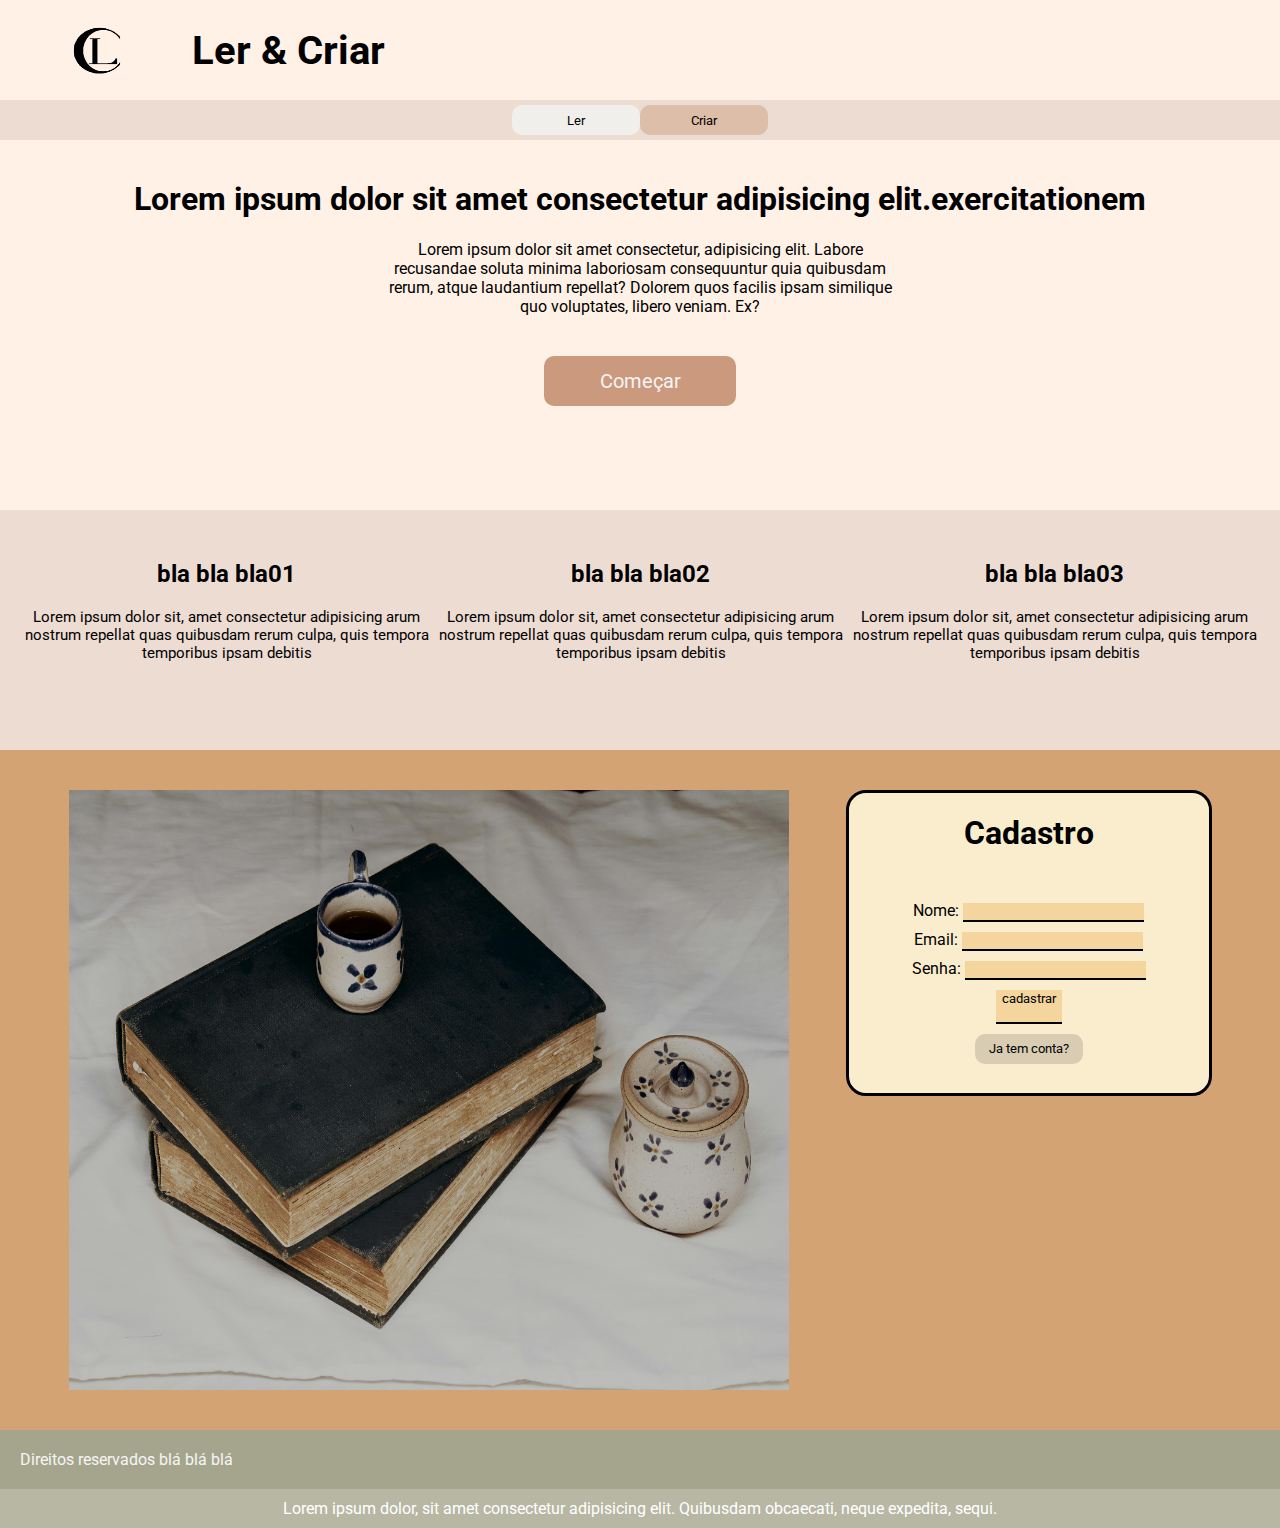
==== php/textos/Html/index.html @ 3c00d91e "update all" ====
<!DOCTYPE html>
<html lang="en">

<head>
    <meta charset="UTF-8">
    <meta name="viewport" content="width=device-width, initial-scale=1.0">
    
    <link rel="stylesheet" href="../css/home.css">
    <!--teste-->
    <title>L&C</title>
</head>

<body>
    <header>
        <img src="../img/logo.png" alt="" class="logo">
       <h1>Ler & Criar</h1>
    </header>
     <nav>

            <button class="ler" onclick="ler()">Ler</button><button class="Criar" onclick="Criar()">Criar</button></nav>
    
    <div class="sobre">
        <br>
        <h1>Lorem ipsum dolor sit amet consectetur adipisicing elit.exercitationem</h1>
        <p>Lorem ipsum dolor sit amet consectetur, adipisicing elit. Labore recusandae soluta minima laboriosam consequuntur quia quibusdam rerum, atque laudantium repellat? Dolorem quos facilis ipsam similique quo voluptates, libero veniam. Ex?</p>
        <button>Começar</button>
    </div>
    
    <section class="Di3">
        <div><h2>bla bla bla01</h2>
        <p>Lorem ipsum dolor sit, amet consectetur adipisicing arum nostrum repellat quas quibusdam rerum culpa, quis tempora temporibus ipsam debitis</p></div>
        <div><h2>bla bla bla02</h2>
        <p>Lorem ipsum dolor sit, amet consectetur adipisicing arum nostrum repellat quas quibusdam rerum culpa, quis tempora temporibus ipsam debitis</p></div>
        <div><h2>bla bla bla03</h2>
        <p>Lorem ipsum dolor sit, amet consectetur adipisicing arum nostrum repellat quas quibusdam rerum culpa, quis tempora temporibus ipsam debitis</p></div>
    </section>
    <section class="cadastro">
        <img src="../img/livro01.jpg" alt="" class="livro01">
        <form action="../php/cadastrar.php" method="post">
            <h1>Cadastro</h1>
            <br>
            <label for="">Nome:</label>
            <input type="text" name="nome">
            <br>
            <label for="">Email:</label>
            <input type="email" name="email">
            <br>
            <label for="">Senha:</label>
            <input type="password" name="password">
            <br>
            <input type="submit" value="cadastrar
            ">
            <br>
            <button onclick="login()">Ja tem conta?</button>
        </form>
    </section>
    <div class="foot">Direitos reservados blá blá blá</div>
    <footer>Lorem ipsum dolor, sit amet consectetur adipisicing elit. Quibusdam obcaecati, neque expedita, sequi.</footer>
    <script src="../js/redirecionamento.js"></script>
</body>

</html>
---- php/textos/css/home.css ----
@import url("fontes.css");
@import url("cores.css");

body {
    margin: 0 auto;
}

header {
    width: 100%;
    display: flex;
    background-color: var(--primary_color);
    height: 100px;
}

header h1 {
    font-size: 40px;
}

header .logo {
    width: 15%;
    height: 100px;
}

nav {
    background-color: var(--main_color);
    width: 100%;
    height: 40px;
    margin: 0 auto;
    display: flex;
    justify-content: center;

}

nav button {
    margin-top: 5px;
    width: 10%;
    height: 30px;
    border: none;
    border-radius: 10px;
}

nav button.Criar {
    background-color: #DDBEA9;
}

nav button.ler {
    background-color: #F0EFEB;
}

nav button:hover {
    background-color: #0000;
}

.sobre {
    margin: 0 auto;
    width: 100%;
    height: 370px;
    text-align: center;
    background-color: var(--primary_color);
}

.sobre p {
    width: 40%;
    margin: 0 auto;
    margin-bottom: 20px;
}

.sobre button {
    width: 15%;
    height: 50px;
    margin-top: 20px;
    color: whitesmoke;
    background-color: var(--second_color);
    border: none;
    font-size: 20px;
    border-radius: 10px;
}

.sobre button:hover {
    background-color: var(--terciary_color);
    color: black;
}

.Di3 {
    margin: 0 auto;
    display: flex;
    justify-content: center;
    flex-direction: row;
    justify-content: space-around;
    width: 97%;
    height: 200px;
    background-color: var(--main_color);
    padding: 20px;
}

.Di3 div {
    width: 33%;
    margin: 0 auto;
    margin-top: 10px;
    text-align: center;
}

.Di3 p {
    font-size: 15px;
}

.cadastro {
    width: 100%;
    min-height: 300px;
    /* Usa min-height em vez de height para permitir que o conteúdo se expanda */
    margin: 0 auto;
    text-align: center;
    display: flex;
    justify-content: space-around;
    flex-direction: row;
    padding: 40px;
    /* Adiciona padding para espaçamento interno */
    box-sizing: border-box;
    /* Inclui padding e border no tamanho total do elemento */
    background-color: #D4A373;
}

form {
    text-align: center;
    width: 30%;
    height: 300px;
    border: black solid 3px;
    background-color: #FAEDCD;
    border-radius: 20px;

}

form input {
    border: none;
    border-bottom: 2px solid black;
    margin: 0 auto;
    margin-top: 10px;
    background-color: rgb(243, 213, 157);
}

form button {
    margin-top: 10px;
    height: 20px;
    background-color: rgba(20, 22, 22, 0.144);
    border: none;
    border-radius: 10px;
}

.cadastro .livro01 {
    width: 60%;
    height: 600px;
}

.cadastro button {
    height: 30px;
    width: 30%;
}

.cadastro button:hover {
    background-color: #0000;
}

.foot {
    background-color: #A5A58D;
    color: whitesmoke;
    padding: 20px;
    font-size: medium;
    border: none;
}

footer {
    background-color: #B7B7A4;
    color: white;
    text-align: center;
    padding: 10px;
    border: none;
}
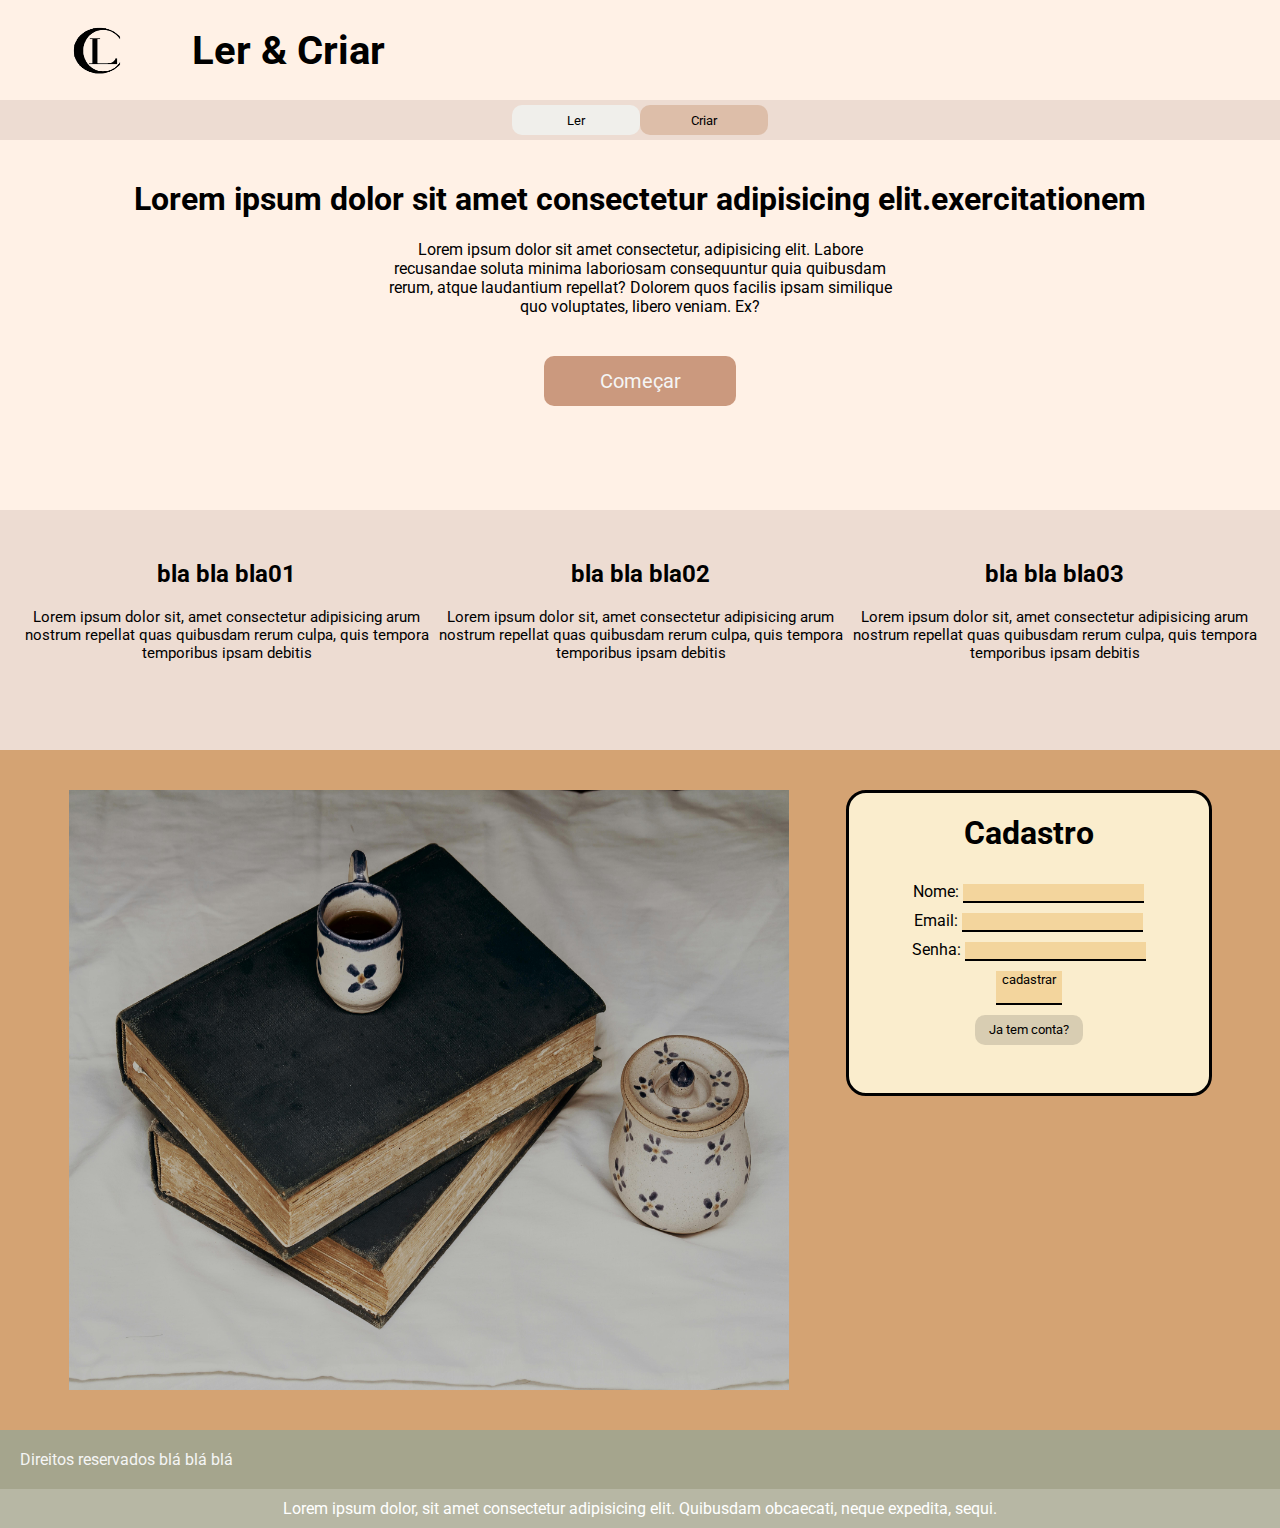
==== commit 126268ed: "up" ====
--- a/php/textos/Html/index.html
+++ b/php/textos/Html/index.html
@@ -38,7 +38,7 @@
         <img src="../img/livro01.jpg" alt="" class="livro01">
         <form action="../php/cadastrar.php" method="post">
             <h1>Cadastro</h1>
-            <br>
+            
             <label for="">Nome:</label>
             <input type="text" name="nome">
             <br>
